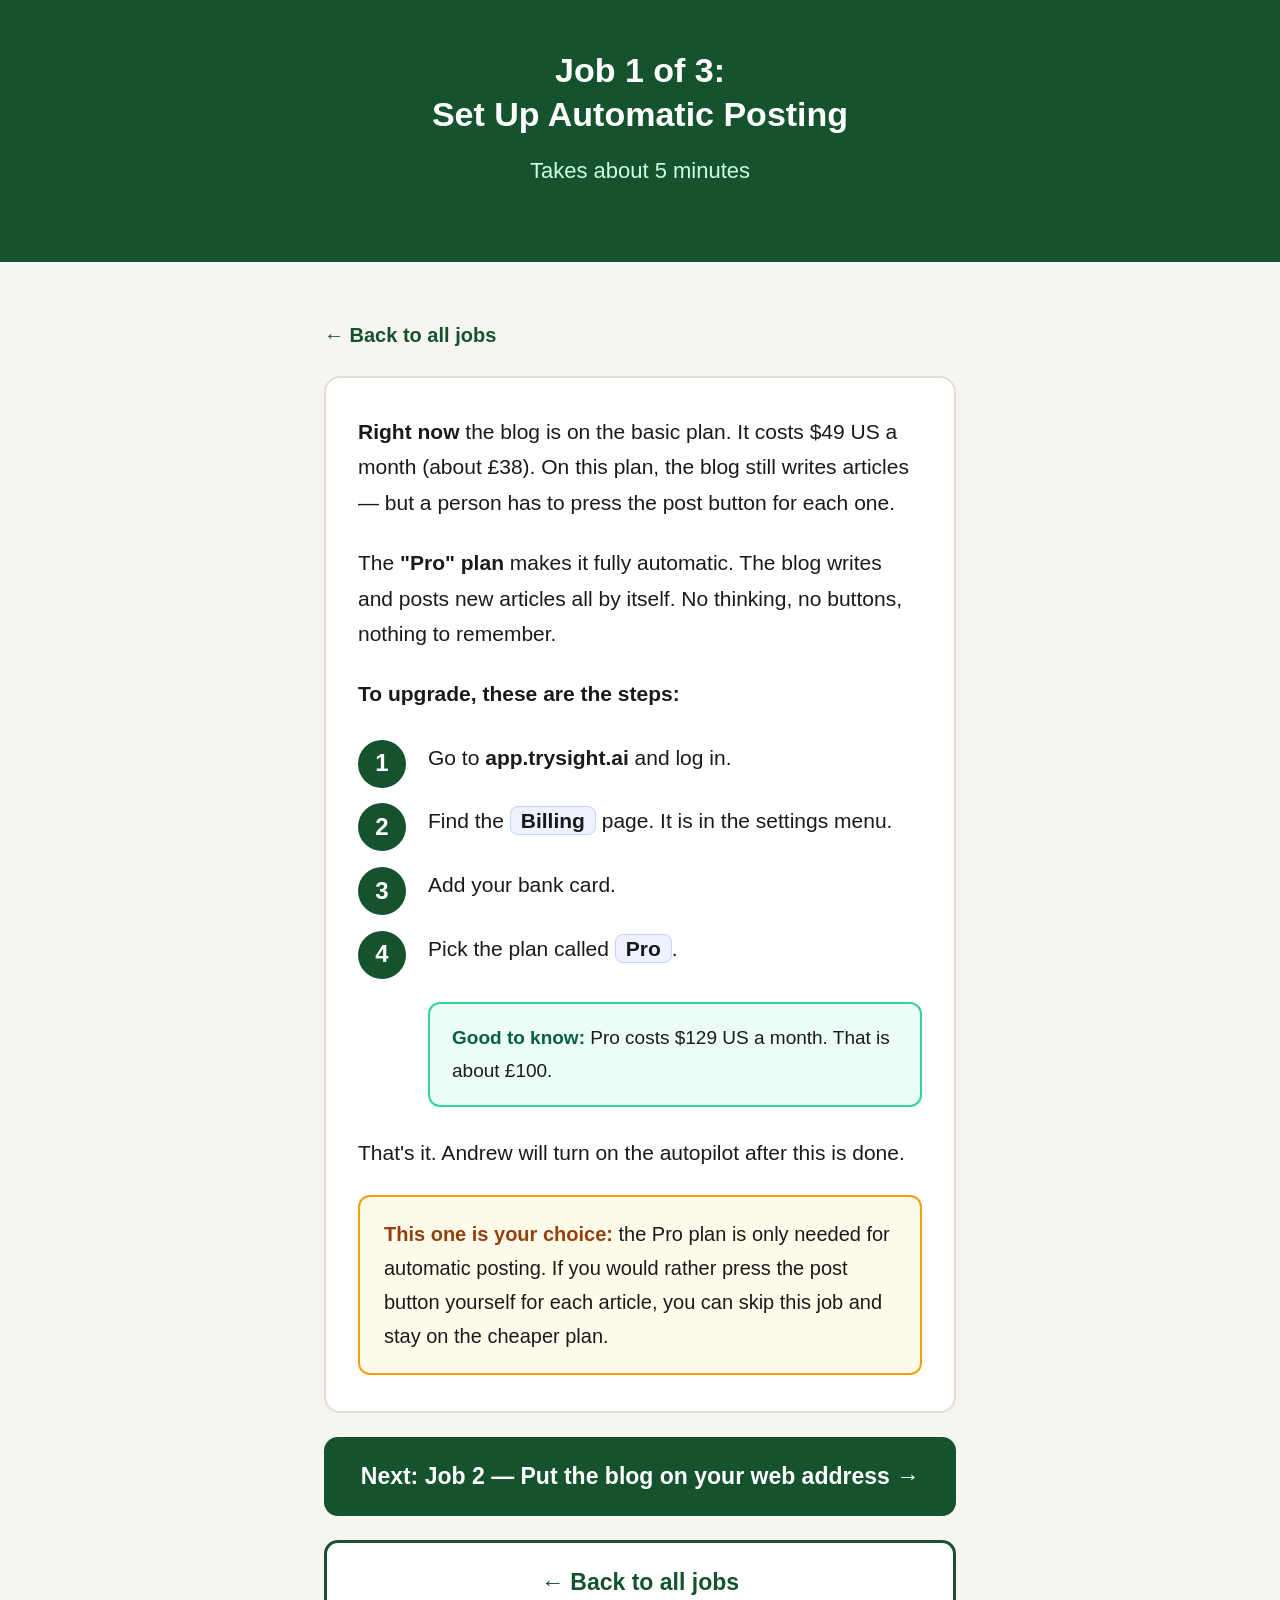
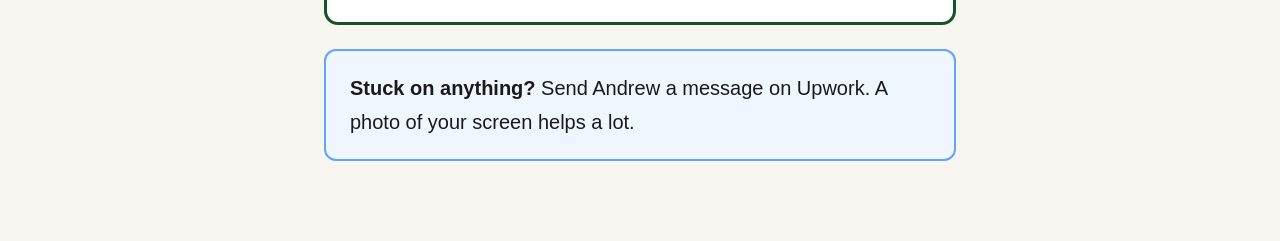
==== job1.html @ a9899d24 "Split guide into hub + one page per job with overview and why-it-matters Co-Authored-By: Claude Opus" ====
<!DOCTYPE html>
<html lang="en">
<head>
<meta charset="UTF-8">
<meta name="viewport" content="width=device-width, initial-scale=1.0">
<meta name="robots" content="noindex">
<title>Job 1 — Set Up Automatic Posting</title>
<link rel="stylesheet" href="guide.css">
</head>
<body>

<header>
  <h1>Job 1 of 3:<br>Set Up Automatic Posting</h1>
  <p>Takes about 5 minutes</p>
</header>

<div class="wrap">

  <a class="back-link" href="setup-guide.html" style="margin-top:24px; display:inline-block;">← Back to all jobs</a>

  <div class="card" style="margin-top:16px;">
    <p><strong>Right now</strong> the blog is on the basic plan. It costs $49 US a month (about £38). On this plan, the blog still writes articles — but a person has to press the post button for each one.</p>
    <p>The <strong>"Pro" plan</strong> makes it fully automatic. The blog writes and posts new articles all by itself. No thinking, no buttons, nothing to remember.</p>

    <p style="margin-bottom:0;"><strong>To upgrade, these are the steps:</strong></p>
    <ol class="steps">
      <li>Go to <strong>app.trysight.ai</strong> and log in.</li>
      <li>Find the <b class="btn-name">Billing</b> page. It is in the settings menu.</li>
      <li>Add your bank card.</li>
      <li>Pick the plan called <b class="btn-name">Pro</b>.</li>
    </ol>
    <div class="see"><strong>Good to know:</strong> Pro costs $129 US a month. That is about £100.</div>
    <p>That's it. Andrew will turn on the autopilot after this is done.</p>
    <div class="warn" style="margin-bottom:0;">
      <strong>This one is your choice:</strong> the Pro plan is only needed for automatic posting. If you would rather press the post button yourself for each article, you can skip this job and stay on the cheaper plan.
    </div>
  </div>

  <a class="big-btn" href="job2.html">Next: Job 2 — Put the blog on your web address →</a>
  <a class="big-btn secondary" href="setup-guide.html">← Back to all jobs</a>

  <div class="help">
    <strong>Stuck on anything?</strong> Send Andrew a message on Upwork. A photo of your screen helps a lot.
  </div>

</div>
</body>
</html>
---- guide.css ----
* { margin: 0; padding: 0; box-sizing: border-box; }
  body {
    font-family: -apple-system, "Segoe UI", Roboto, "Open Sans", Arial, sans-serif;
    font-size: 21px;
    line-height: 1.7;
    color: #1a1a1a;
    background: #f7f5f0;
  }
  .wrap {
    max-width: 680px;
    margin: 0 auto;
    padding: 32px 24px 80px;
  }
  header {
    background: #14532d;
    color: #ffffff;
    padding: 48px 24px;
    text-align: center;
  }
  header h1 {
    font-size: 34px;
    line-height: 1.3;
    max-width: 680px;
    margin: 0 auto;
  }
  header p {
    font-size: 22px;
    margin-top: 16px;
    color: #d1fae5;
  }
  h2 {
    font-size: 28px;
    line-height: 1.4;
    margin: 0 0 8px;
  }
  .part-label {
    display: inline-block;
    background: #14532d;
    color: #ffffff;
    font-size: 17px;
    font-weight: 700;
    padding: 6px 16px;
    border-radius: 999px;
    margin-bottom: 14px;
    letter-spacing: 0.5px;
  }
  p { margin-bottom: 24px; }
  .card {
    background: #ffffff;
    border: 2px solid #e2ddd3;
    border-radius: 16px;
    padding: 36px 32px;
    margin-top: 48px;
  }
  .intro-card {
    background: #ffffff;
    border: 2px solid #e2ddd3;
    border-radius: 16px;
    padding: 36px 32px;
    margin-top: -36px;
  }
  ol.steps {
    list-style: none;
    counter-reset: step;
    margin: 28px 0 8px;
  }
  ol.steps li {
    counter-increment: step;
    position: relative;
    padding: 0 0 28px 70px;
    min-height: 52px;
  }
  ol.steps li::before {
    content: counter(step);
    position: absolute;
    left: 0;
    top: 0;
    width: 48px;
    height: 48px;
    background: #14532d;
    color: #ffffff;
    font-size: 24px;
    font-weight: 700;
    border-radius: 50%;
    display: flex;
    align-items: center;
    justify-content: center;
  }
  .see {
    background: #ecfdf5;
    border: 2px solid #34d399;
    border-radius: 12px;
    padding: 18px 22px;
    margin: 8px 0 28px 70px;
    font-size: 19px;
  }
  .see strong { color: #065f46; }
  .warn {
    background: #fffbeb;
    border: 2px solid #f59e0b;
    border-radius: 12px;
    padding: 20px 24px;
    margin: 24px 0;
    font-size: 20px;
  }
  .warn strong { color: #92400e; }
  .type-this {
    display: block;
    background: #1a1a1a;
    color: #ffffff;
    font-family: "Courier New", monospace;
    font-size: 20px;
    font-weight: 700;
    padding: 16px 20px;
    border-radius: 10px;
    margin: 10px 0;
    word-break: break-all;
    text-align: center;
  }
  .why {
    font-size: 19px;
    color: #4b5563;
    border-left: 5px solid #d1d5db;
    padding-left: 18px;
    margin-bottom: 28px;
  }
  .time {
    font-size: 18px;
    font-weight: 700;
    color: #14532d;
    margin-bottom: 20px;
  }
  .need-list {
    list-style: none;
    margin: 20px 0 0;
  }
  .need-list li {
    padding: 12px 0 12px 44px;
    position: relative;
    border-bottom: 1px solid #eee9de;
    font-size: 20px;
  }
  .need-list li:last-child { border-bottom: none; }
  .need-list li::before {
    content: "✓";
    position: absolute;
    left: 6px;
    color: #14532d;
    font-weight: 700;
    font-size: 22px;
  }
  .done-banner {
    background: #14532d;
    color: #ffffff;
    border-radius: 16px;
    padding: 36px 32px;
    margin-top: 48px;
    text-align: center;
  }
  .done-banner h2 { color: #ffffff; }
  .done-banner p { color: #d1fae5; margin: 16px 0 0; }
  .help {
    background: #eff6ff;
    border: 2px solid #60a5fa;
    border-radius: 12px;
    padding: 20px 24px;
    margin-top: 24px;
    font-size: 20px;
  }
  b.btn-name {
    background: #eef2ff;
    border: 1.5px solid #c7d2fe;
    border-radius: 8px;
    padding: 2px 10px;
    white-space: nowrap;
  }
  @media (max-width: 540px) {
    body { font-size: 19px; }
    .card, .intro-card { padding: 28px 20px; }
    ol.steps li { padding-left: 58px; }
    ol.steps li::before { width: 42px; height: 42px; font-size: 20px; }
    .see { margin-left: 58px; }
  }

  a.big-btn {
    display: block;
    background: #14532d;
    color: #ffffff;
    text-decoration: none;
    font-size: 23px;
    font-weight: 700;
    text-align: center;
    padding: 20px 28px;
    border-radius: 14px;
    margin-top: 24px;
  }
  a.big-btn:hover { background: #166534; }
  a.big-btn.secondary {
    background: #ffffff;
    color: #14532d;
    border: 3px solid #14532d;
  }
  a.back-link {
    display: inline-block;
    color: #14532d;
    font-size: 20px;
    font-weight: 700;
    text-decoration: none;
    margin-bottom: 8px;
  }
  a.back-link:hover { text-decoration: underline; }
  .job-meta {
    font-size: 19px;
    color: #4b5563;
    margin: 6px 0 16px;
  }
  .overview-why {
    background: #f0fdf4;
    border-left: 5px solid #34d399;
    padding: 14px 18px;
    border-radius: 0 10px 10px 0;
    font-size: 19px;
    margin-bottom: 4px;
  }
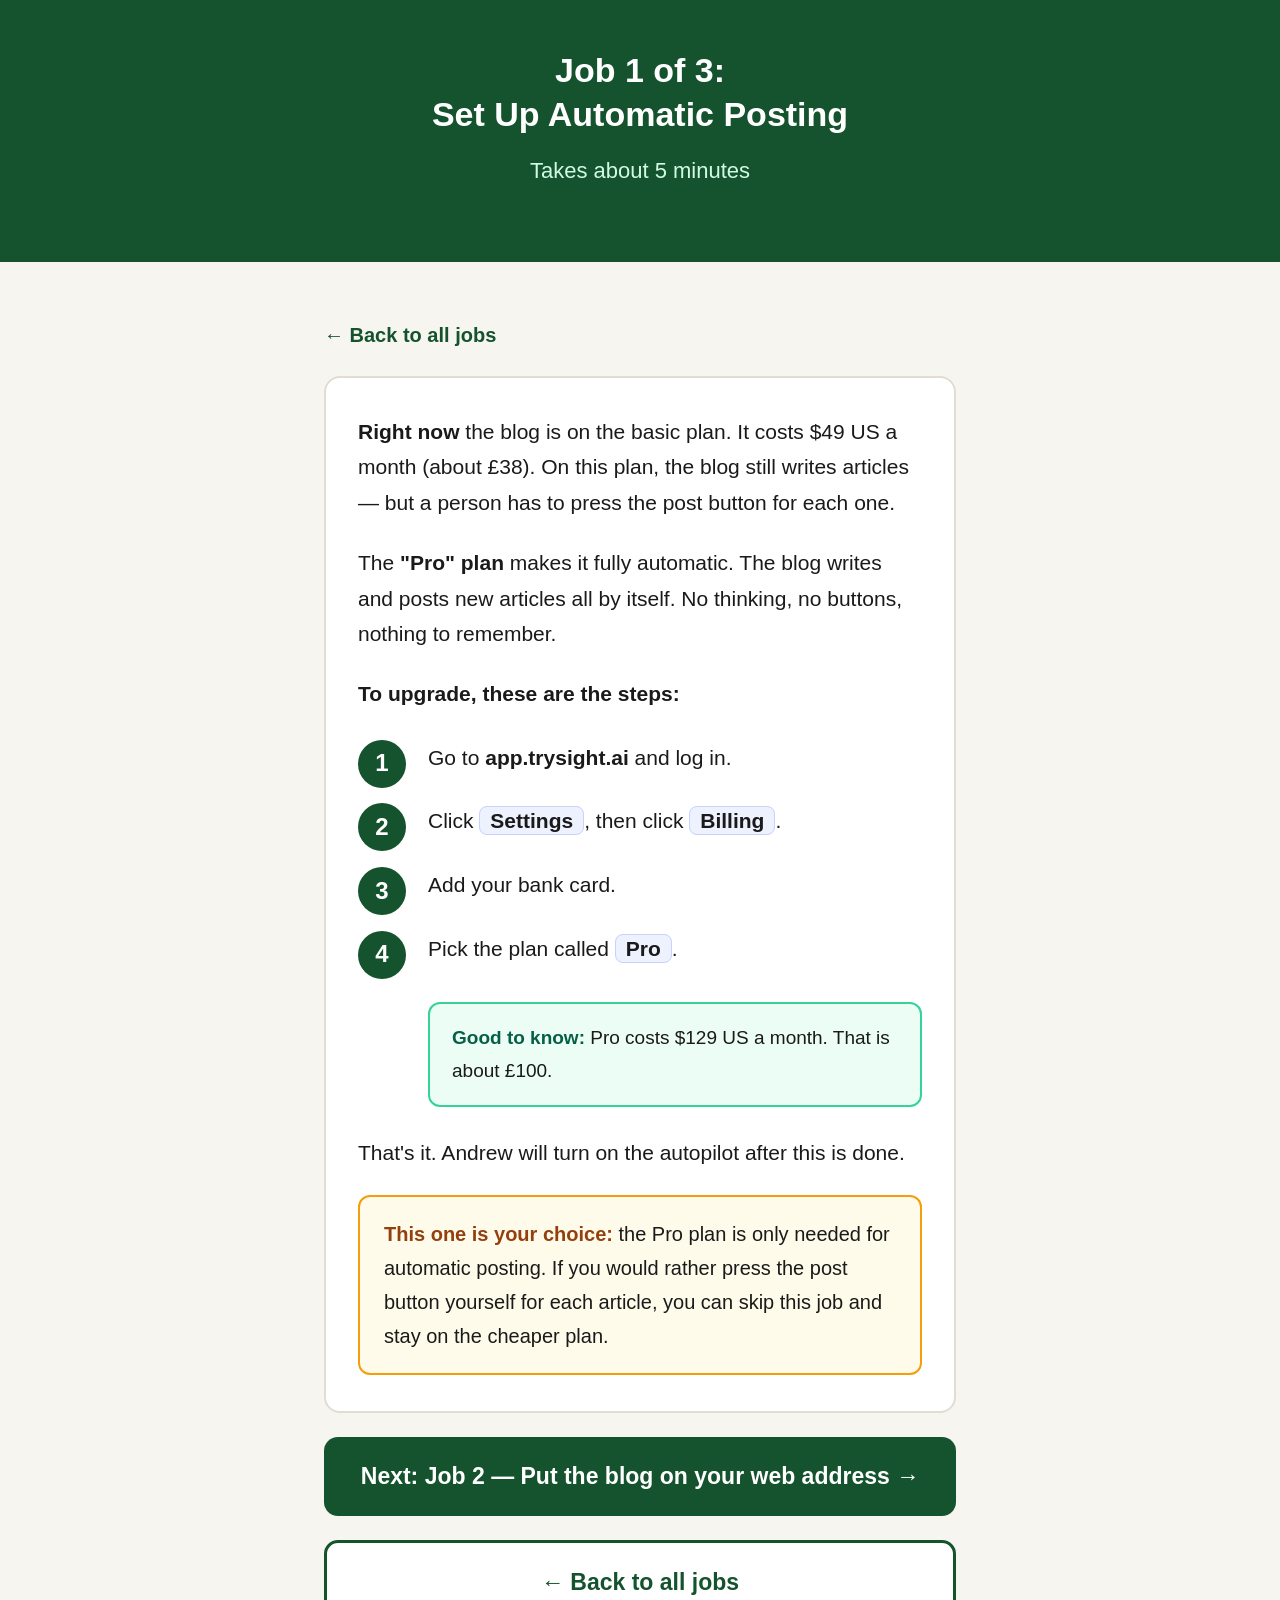
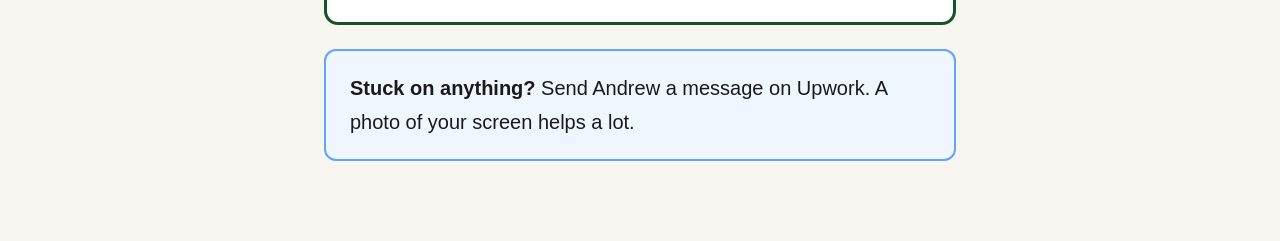
==== commit 67da269e: "Fact-check corrections: copy Webflow's shown DNS value, real Names.co.uk labels, verified Sight AI p" ====
--- a/job1.html
+++ b/job1.html
@@ -25,7 +25,7 @@
     <p style="margin-bottom:0;"><strong>To upgrade, these are the steps:</strong></p>
     <ol class="steps">
       <li>Go to <strong>app.trysight.ai</strong> and log in.</li>
-      <li>Find the <b class="btn-name">Billing</b> page. It is in the settings menu.</li>
+      <li>Click <b class="btn-name">Settings</b>, then click <b class="btn-name">Billing</b>.</li>
       <li>Add your bank card.</li>
       <li>Pick the plan called <b class="btn-name">Pro</b>.</li>
     </ol>
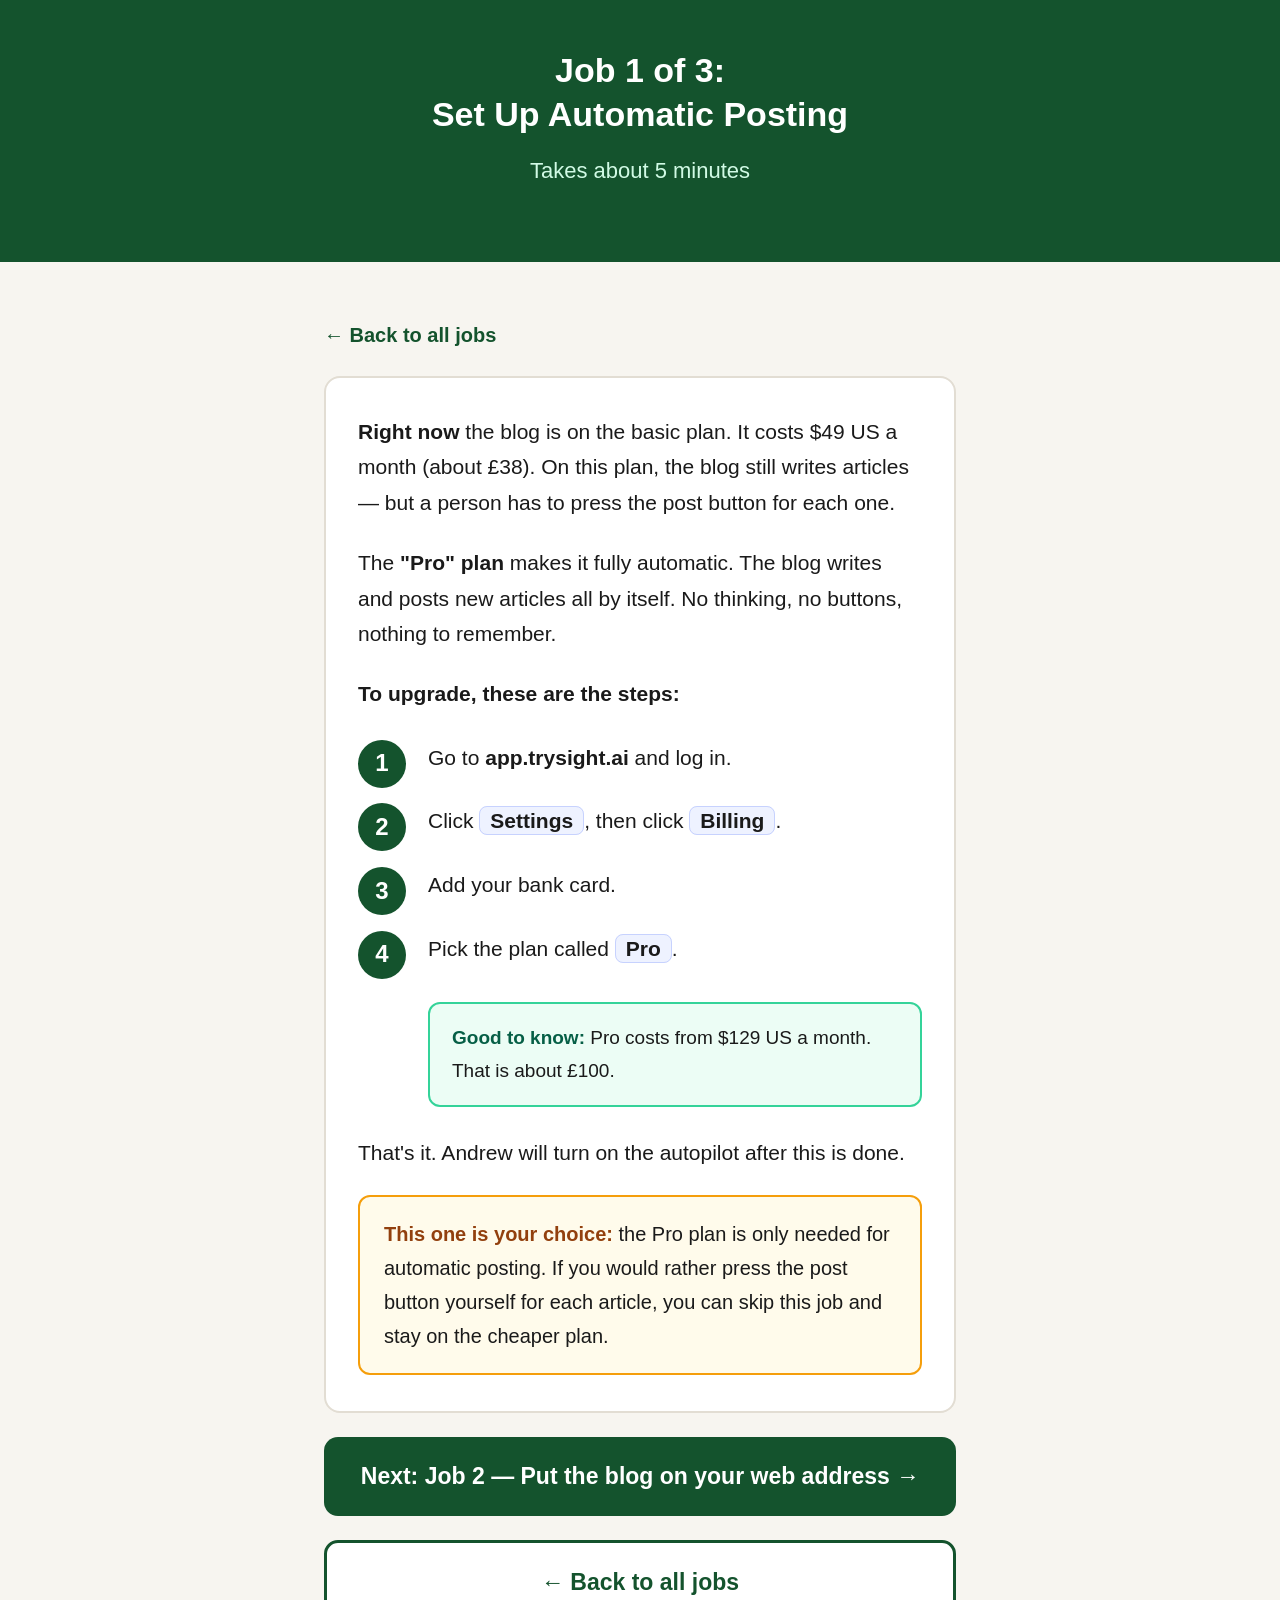
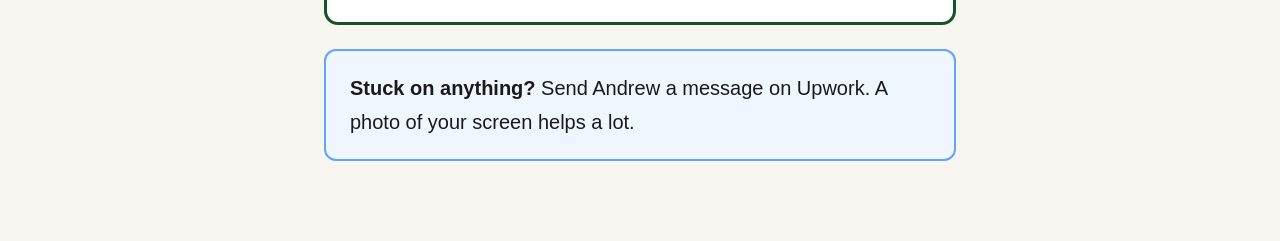
==== commit 779d3bba: "Opus fact-check fixes: TXT verification record, GSC escape hatch, realistic DNS timing, advanced-DNS" ====
--- a/job1.html
+++ b/job1.html
@@ -29,7 +29,7 @@
       <li>Add your bank card.</li>
       <li>Pick the plan called <b class="btn-name">Pro</b>.</li>
     </ol>
-    <div class="see"><strong>Good to know:</strong> Pro costs $129 US a month. That is about £100.</div>
+    <div class="see"><strong>Good to know:</strong> Pro costs from $129 US a month. That is about £100.</div>
     <p>That's it. Andrew will turn on the autopilot after this is done.</p>
     <div class="warn" style="margin-bottom:0;">
       <strong>This one is your choice:</strong> the Pro plan is only needed for automatic posting. If you would rather press the post button yourself for each article, you can skip this job and stay on the cheaper plan.
